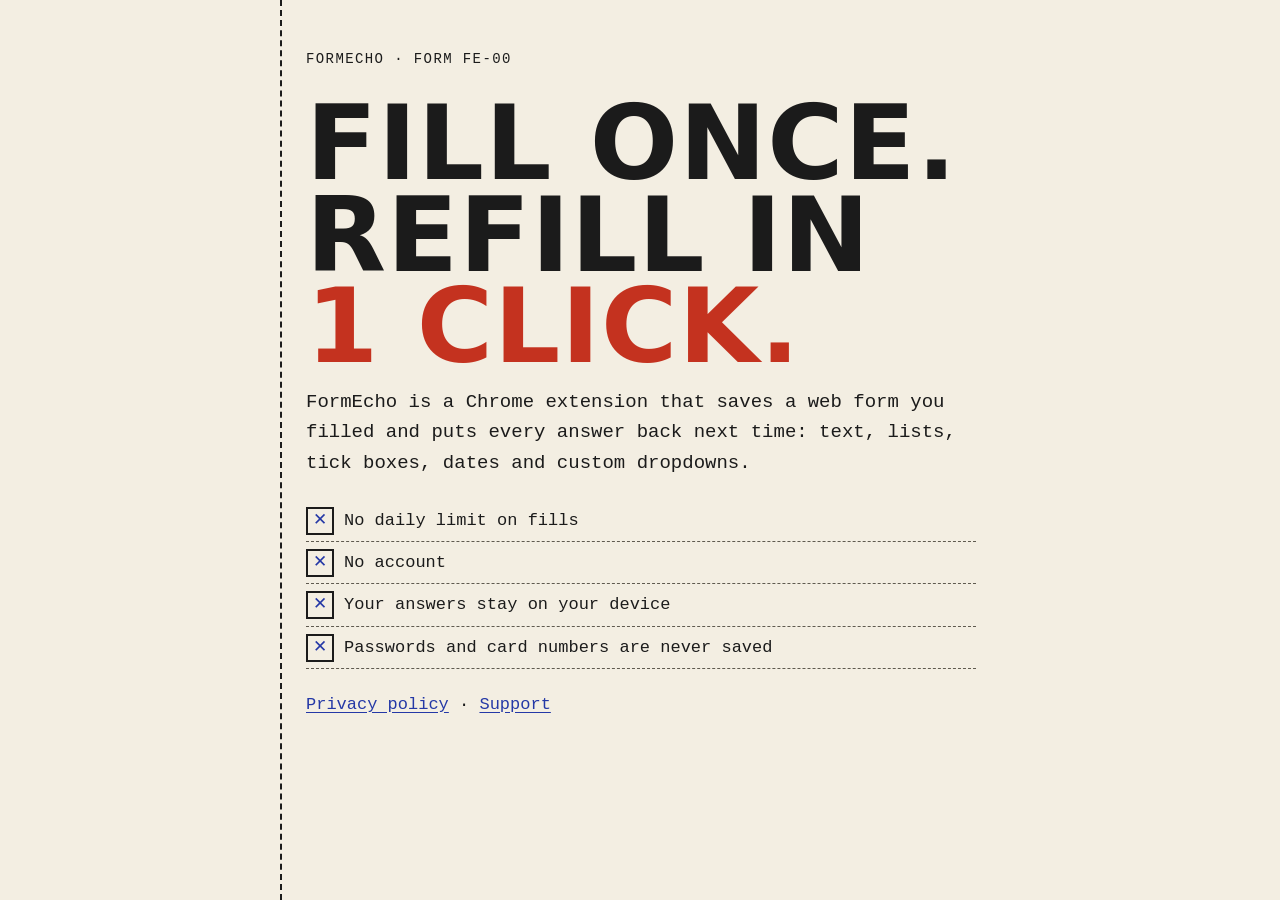
==== index.html @ 76da605d "FormEcho home page and privacy policy" ====
<!doctype html>
<html lang="en">
<head>
<meta charset="utf-8">
<meta name="viewport" content="width=device-width, initial-scale=1">
<title>FormEcho: fill a form once, refill it in one click</title>
<meta name="description" content="A Chrome extension that saves a form you filled and puts every answer back with one click. No daily limit, no account, nothing leaves your device.">
<link rel="stylesheet" href="style.css">
</head>
<body>
<main>
<p class="formno">FORMECHO &middot; FORM FE-00</p>
<h1 class="big">Fill once.<br>Refill in <em>1 click.</em></h1>
<p class="lead">FormEcho is a Chrome extension that saves a web form you filled and puts every answer back next time: text, lists, tick boxes, dates and custom dropdowns.</p>
<ul class="ticks">
<li>No daily limit on fills</li>
<li>No account</li>
<li>Your answers stay on your device</li>
<li>Passwords and card numbers are never saved</li>
</ul>
<p><a href="privacy.html">Privacy policy</a> &middot; <a href="https://github.com/msabbahpcm/formecho/issues">Support</a></p>
</main>
</body>
</html>
---- style.css ----
:root { color-scheme: light dark; --paper: #f3eee2; --ink: #1b1b1b; --muted: #5f5a4f; --blue: #2438a6; --red: #c4321f; }
@media (prefers-color-scheme: dark) { :root { --paper: #1a1917; --ink: #efe9db; --muted: #a8a193; --blue: #93a4ff; --red: #ff8f7d; } }
* { box-sizing: border-box; }
body { margin: 0; background: var(--paper); color: var(--ink); font: 17px/1.6 ui-monospace, "Cascadia Mono", Consolas, "Courier New", monospace; }
main { max-width: 720px; margin: 0 auto; padding: 48px 24px 80px; border-left: 2px dashed var(--ink); min-height: 100vh; }
.formno { margin: 0 0 28px; font-size: 14px; letter-spacing: .1em; }
h1, h2 { font-family: "Bahnschrift", "DIN Alternate", "Roboto Condensed", "Arial Narrow", system-ui, sans-serif; text-transform: uppercase; }
h1 { margin: 0 0 14px; font-size: 54px; line-height: .95; letter-spacing: .01em; }
h1.big { font-size: clamp(54px, 13vw, 104px); line-height: .88; }
h1 em { font-style: normal; color: var(--red); }
h2 { margin: 34px 0 6px; font-size: 20px; letter-spacing: .1em; border-bottom: 1.5px solid var(--ink); padding-bottom: 4px; }
p { margin: 10px 0; }
.lead { font-size: 19px; }
.date { color: var(--muted); font-size: 14px; }
ul { padding-left: 22px; }
ul.ticks { list-style: none; padding: 0; margin: 22px 0; }
ul.ticks li { padding: 7px 0 7px 38px; position: relative; border-bottom: 1px dashed var(--muted); }
ul.ticks li::before { content: "\2715"; position: absolute; left: 0; top: 7px; width: 24px; height: 24px; border: 2px solid var(--ink); color: var(--blue); font: 700 17px/20px system-ui, sans-serif; text-align: center; }
a { color: var(--blue); text-underline-offset: 3px; }
a:focus-visible { outline: 2px solid var(--blue); outline-offset: 2px; }
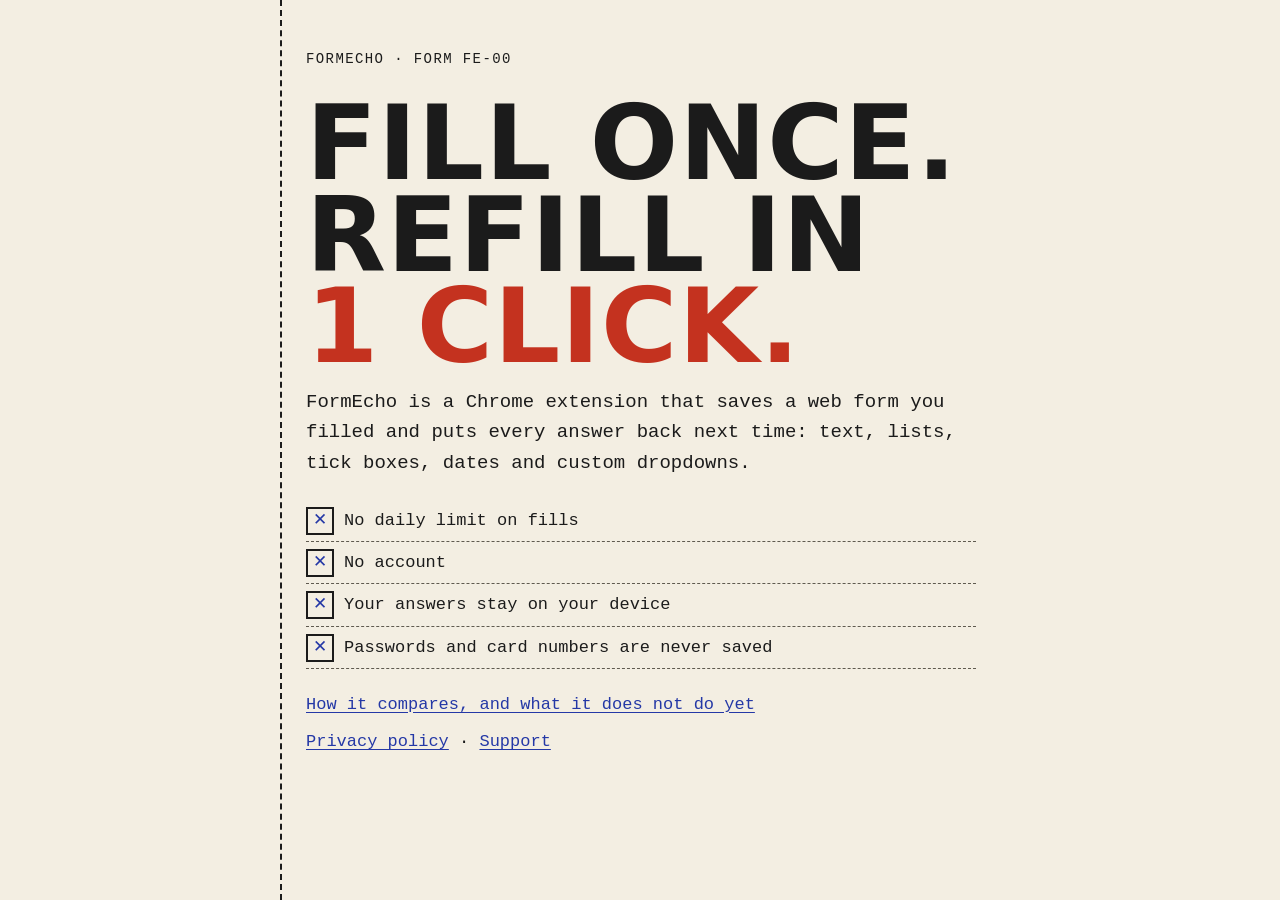
==== commit a2ebe4f9: "Add the comparison page: free autofill with no daily limit" ====
--- a/index.html
+++ b/index.html
@@ -5,6 +5,7 @@
 <meta name="viewport" content="width=device-width, initial-scale=1">
 <title>FormEcho: fill a form once, refill it in one click</title>
 <meta name="description" content="A Chrome extension that saves a form you filled and puts every answer back with one click. No daily limit, no account, nothing leaves your device.">
+<link rel="icon" href="img/icon.png">
 <link rel="stylesheet" href="style.css">
 </head>
 <body>
@@ -18,6 +19,7 @@
 <li>Your answers stay on your device</li>
 <li>Passwords and card numbers are never saved</li>
 </ul>
+<p><a href="free-autofill-no-daily-limit.html">How it compares, and what it does not do yet</a></p>
 <p><a href="privacy.html">Privacy policy</a> &middot; <a href="https://github.com/msabbahpcm/formecho/issues">Support</a></p>
 </main>
 </body>
--- a/style.css
+++ b/style.css
@@ -18,3 +18,21 @@
 ul.ticks li::before { content: "\2715"; position: absolute; left: 0; top: 7px; width: 24px; height: 24px; border: 2px solid var(--ink); color: var(--blue); font: 700 17px/20px system-ui, sans-serif; text-align: center; }
 a { color: var(--blue); text-underline-offset: 3px; }
 a:focus-visible { outline: 2px solid var(--blue); outline-offset: 2px; }
+
+/* Comparison page */
+main.wide { max-width: 900px; }
+.status { border: 1.5px dashed var(--ink); padding: 8px 12px; font-size: 15px; }
+img.shot { display: block; width: 100%; height: auto; margin: 26px 0 8px; border: 2.5px solid var(--ink); box-shadow: 9px 9px 0 var(--ink); }
+.ledger { overflow-x: auto; margin: 16px 0 6px; border: 2.5px solid var(--ink); background: color-mix(in srgb, var(--paper) 55%, #fff); }
+@media (prefers-color-scheme: dark) { .ledger { background: color-mix(in srgb, var(--paper) 80%, #fff); } }
+table { border-collapse: collapse; width: 100%; min-width: 640px; font-size: 15px; }
+th, td { text-align: start; vertical-align: top; padding: 9px 12px; border-bottom: 1px dashed var(--muted); border-inline-start: 1px solid var(--muted); }
+th:first-child, td:first-child { border-inline-start: 0; }
+thead th { border-bottom: 2.5px solid var(--ink); font: 700 15px/1.2 "Bahnschrift", "DIN Alternate", "Roboto Condensed", "Arial Narrow", system-ui, sans-serif; letter-spacing: .08em; text-transform: uppercase; }
+tbody th { font-weight: 600; width: 28%; }
+tbody tr:last-child th, tbody tr:last-child td { border-bottom: 0; }
+td:nth-child(2) { background: color-mix(in srgb, #f3d95a 26%, transparent); }
+td.q { color: var(--muted); font-style: italic; }
+.note, .fine { font-size: 14px; color: var(--muted); }
+ul.ticks.no li::before { content: "\2013"; color: var(--red); }
+.foot { margin-top: 40px; padding-top: 14px; border-top: 1.5px solid var(--ink); }
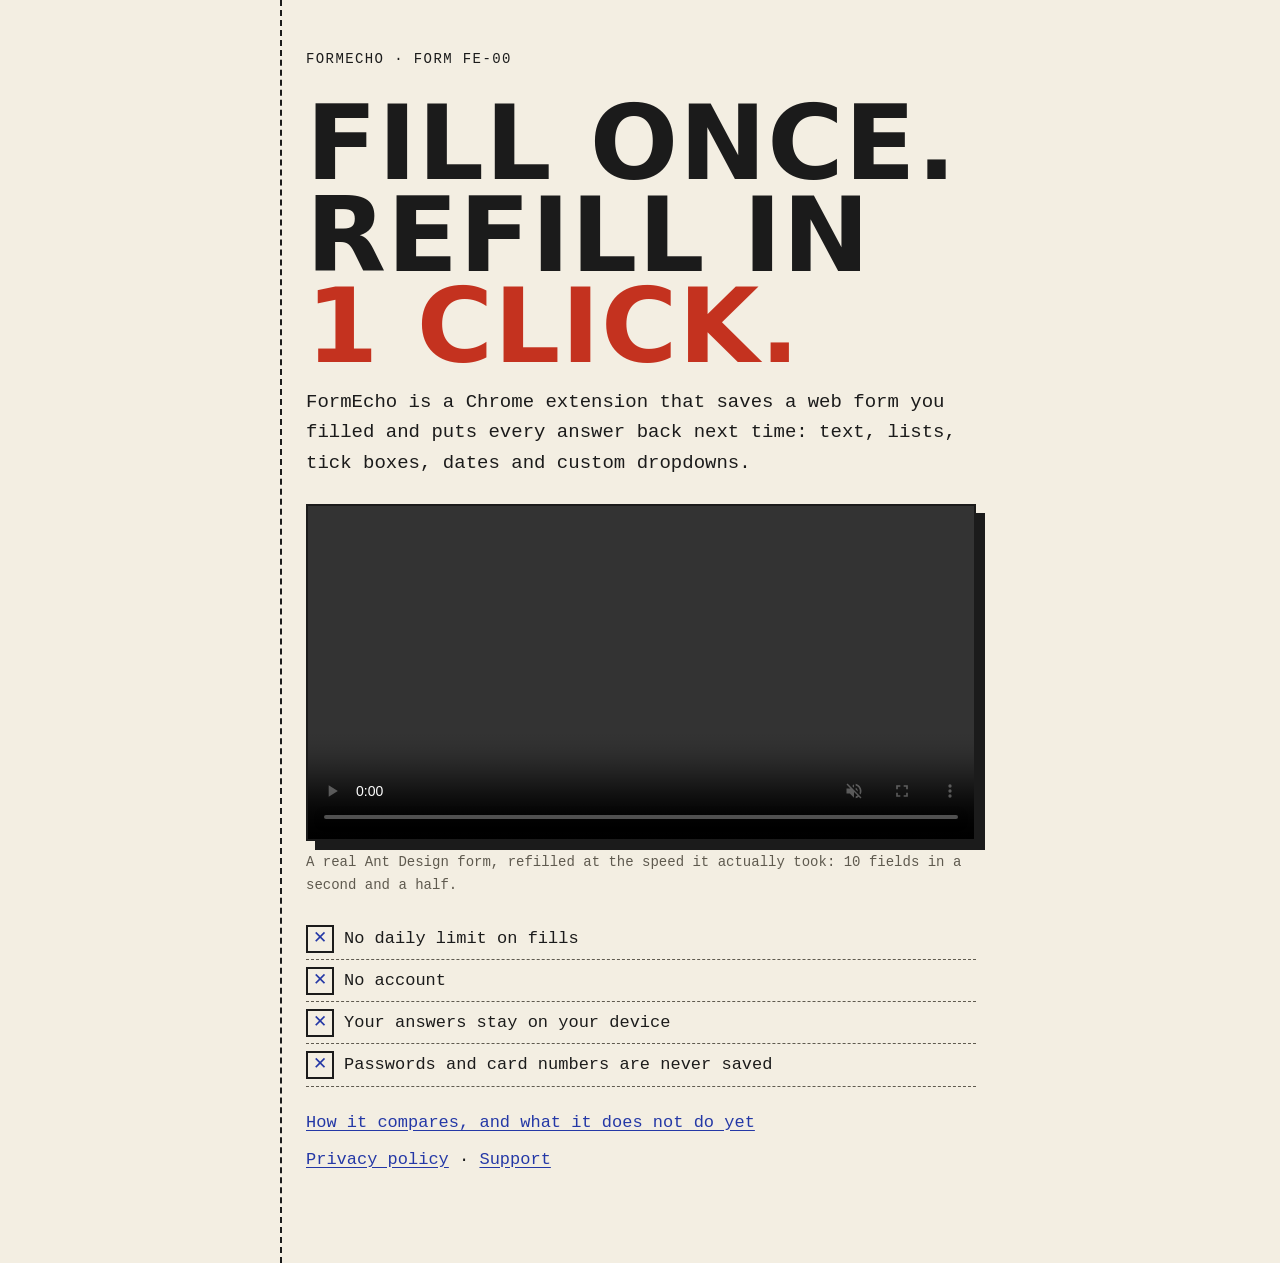
==== commit 6b883457: "Add the 17-second demo film to the home and comparison pages Co-Authored-By: Claude Fable 5.2 <norep" ====
--- a/index.html
+++ b/index.html
@@ -13,6 +13,8 @@
 <p class="formno">FORMECHO &middot; FORM FE-00</p>
 <h1 class="big">Fill once.<br>Refill in <em>1 click.</em></h1>
 <p class="lead">FormEcho is a Chrome extension that saves a web form you filled and puts every answer back next time: text, lists, tick boxes, dates and custom dropdowns.</p>
+<video class="shot" src="img/demo.mp4" width="1080" height="676" autoplay muted loop playsinline controls aria-label="A 17-second film: an order form with four custom dropdowns is filled once and saved with FormEcho, then, empty again, refilled with one click on the Fill button."></video>
+<p class="note">A real Ant Design form, refilled at the speed it actually took: 10 fields in a second and a half.</p>
 <ul class="ticks">
 <li>No daily limit on fills</li>
 <li>No account</li>
--- a/style.css
+++ b/style.css
@@ -22,7 +22,7 @@
 /* Comparison page */
 main.wide { max-width: 900px; }
 .status { border: 1.5px dashed var(--ink); padding: 8px 12px; font-size: 15px; }
-img.shot { display: block; width: 100%; height: auto; margin: 26px 0 8px; border: 2.5px solid var(--ink); box-shadow: 9px 9px 0 var(--ink); }
+img.shot, video.shot { display: block; width: 100%; height: auto; margin: 26px 0 8px; border: 2.5px solid var(--ink); box-shadow: 9px 9px 0 var(--ink); }
 .ledger { overflow-x: auto; margin: 16px 0 6px; border: 2.5px solid var(--ink); background: color-mix(in srgb, var(--paper) 55%, #fff); }
 @media (prefers-color-scheme: dark) { .ledger { background: color-mix(in srgb, var(--paper) 80%, #fff); } }
 table { border-collapse: collapse; width: 100%; min-width: 640px; font-size: 15px; }
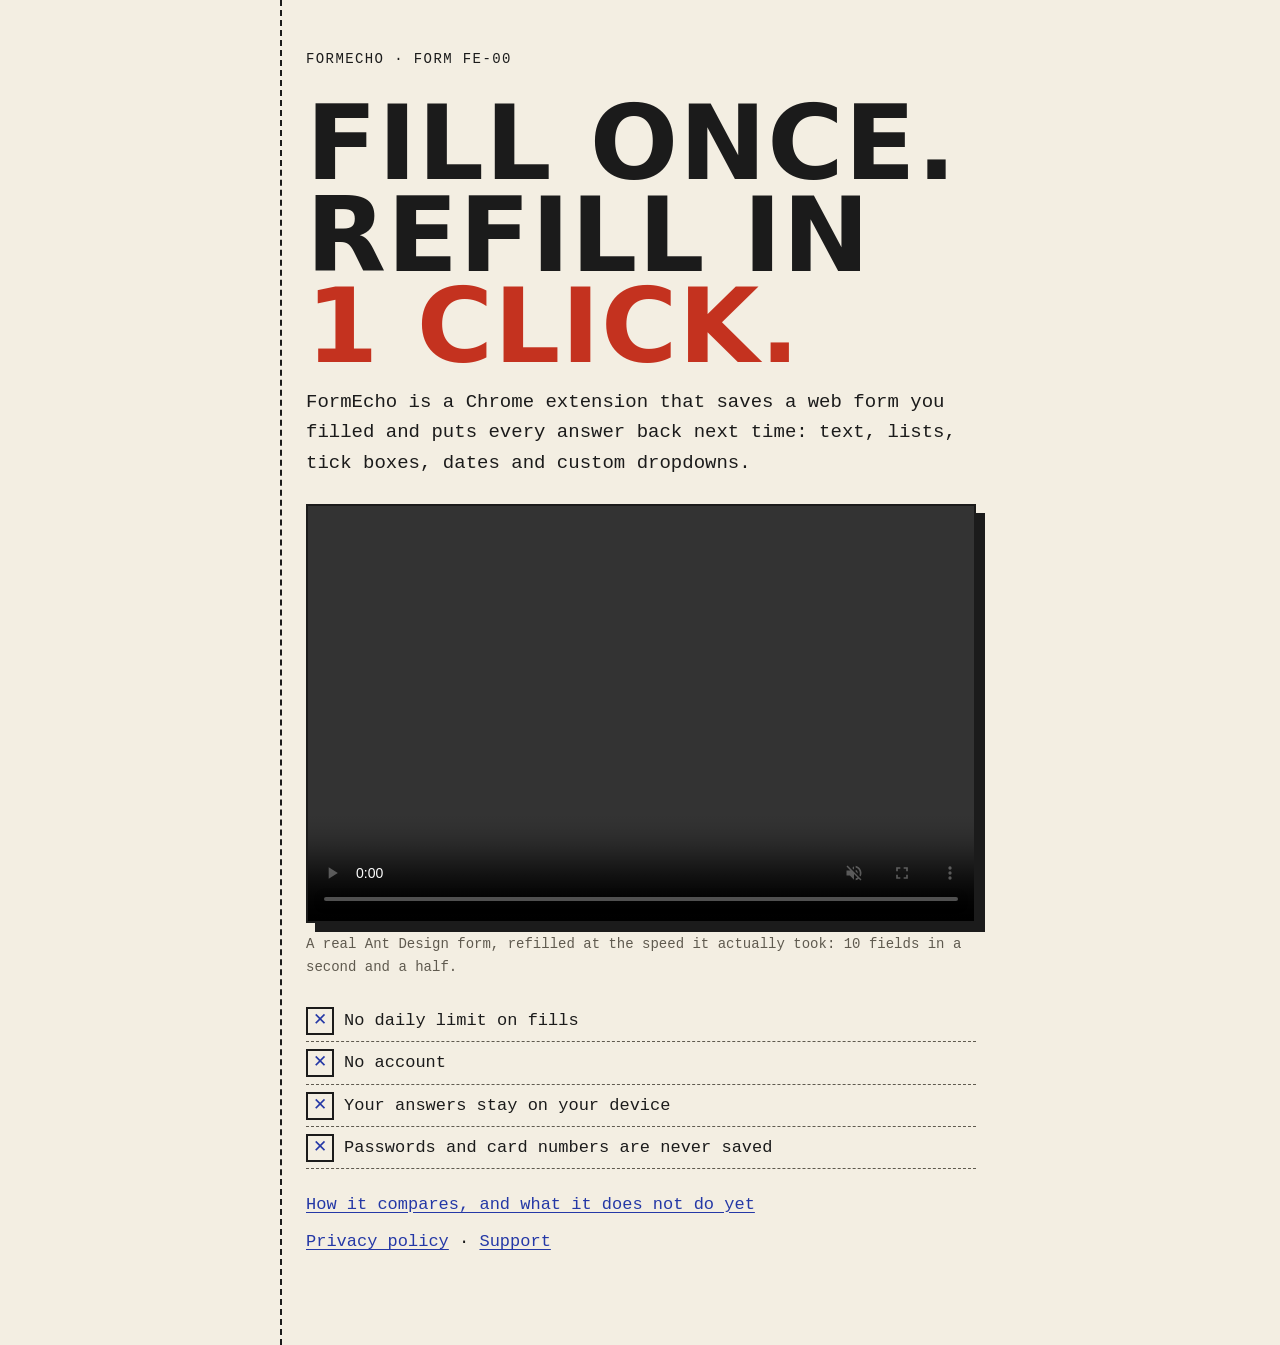
==== commit 6de80f64: "Phones get a tall cut of the demo film with readable text Co-Authored-By: Claude Fable 5.2 <noreply@" ====
--- a/index.html
+++ b/index.html
@@ -13,7 +13,7 @@
 <p class="formno">FORMECHO &middot; FORM FE-00</p>
 <h1 class="big">Fill once.<br>Refill in <em>1 click.</em></h1>
 <p class="lead">FormEcho is a Chrome extension that saves a web form you filled and puts every answer back next time: text, lists, tick boxes, dates and custom dropdowns.</p>
-<video class="shot" src="img/demo.mp4" width="1080" height="676" autoplay muted loop playsinline controls aria-label="A 17-second film: an order form with four custom dropdowns is filled once and saved with FormEcho, then, empty again, refilled with one click on the Fill button."></video>
+<video class="shot film" autoplay muted loop playsinline controls aria-label="A 17-second film: an order form with four custom dropdowns is filled once and saved with FormEcho, then, empty again, refilled with one click on the Fill button."><source src="img/demo-phone.mp4" type="video/mp4" media="(max-width: 640px)"><source src="img/demo.mp4" type="video/mp4"></video>
 <p class="note">A real Ant Design form, refilled at the speed it actually took: 10 fields in a second and a half.</p>
 <ul class="ticks">
 <li>No daily limit on fills</li>
--- a/style.css
+++ b/style.css
@@ -36,3 +36,18 @@
 .note, .fine { font-size: 14px; color: var(--muted); }
 ul.ticks.no li::before { content: "\2013"; color: var(--red); }
 .foot { margin-top: 40px; padding-top: 14px; border-top: 1.5px solid var(--ink); }
+video.film { aspect-ratio: 1080 / 676; }
+@media (max-width: 640px) { video.film { aspect-ratio: 480 / 820; } }
+/* Phones: the comparison table becomes one card per row, so no column is hidden off the edge. */
+@media (max-width: 640px) {
+  table { min-width: 0; }
+  thead { position: absolute; width: 1px; height: 1px; overflow: hidden; clip-path: inset(50%); }
+  tbody tr { display: block; border-bottom: 2.5px solid var(--ink); }
+  tbody tr:last-child { border-bottom: 0; }
+  tbody th, tbody td { display: block; width: auto; border-inline-start: 0; }
+  tbody th { border-bottom: 0; padding-bottom: 4px; font: 700 16px/1.25 "Bahnschrift", "DIN Alternate", "Roboto Condensed", "Arial Narrow", system-ui, sans-serif; letter-spacing: .06em; text-transform: uppercase; }
+  tbody td { display: grid; grid-template-columns: 42% 1fr; gap: 10px; padding: 7px 12px; }
+  tbody td::before { content: attr(data-l); font-style: normal; color: var(--muted); font-size: 13px; }
+  tbody td:nth-child(2)::before { color: var(--ink); font-weight: 700; }
+  tbody tr td:last-child { border-bottom: 0; }
+}
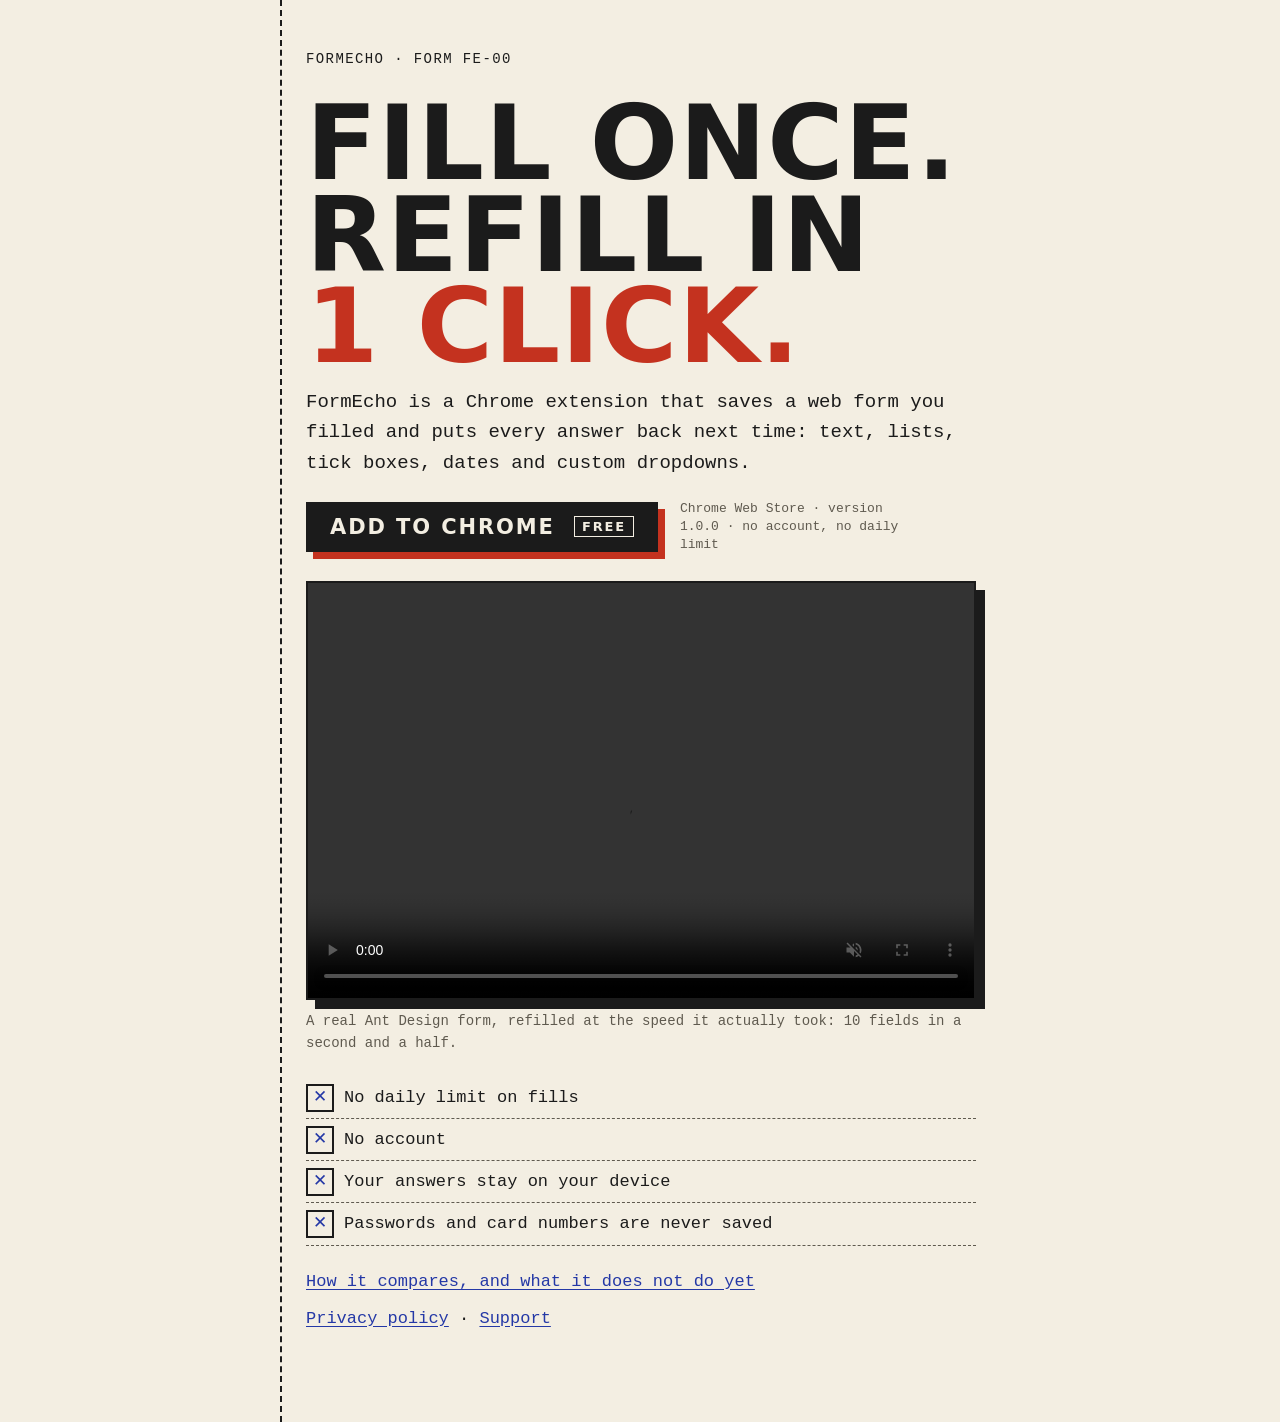
==== commit 035940e0: "Install button: the extension is live in the Chrome Web Store Co-Authored-By: Claude Fable 5.2 <nore" ====
--- a/index.html
+++ b/index.html
@@ -13,6 +13,7 @@
 <p class="formno">FORMECHO &middot; FORM FE-00</p>
 <h1 class="big">Fill once.<br>Refill in <em>1 click.</em></h1>
 <p class="lead">FormEcho is a Chrome extension that saves a web form you filled and puts every answer back next time: text, lists, tick boxes, dates and custom dropdowns.</p>
+<p class="get"><a class="install" href="https://chromewebstore.google.com/detail/pidhnfcafdnchhdcicdheijmmemnohei">Add to Chrome <span>free</span></a><span class="getnote">Chrome Web Store &middot; version 1.0.0 &middot; no account, no daily limit</span></p>
 <video class="shot film" autoplay muted loop playsinline controls aria-label="A 17-second film: an order form with four custom dropdowns is filled once and saved with FormEcho, then, empty again, refilled with one click on the Fill button."><source src="img/demo-phone.mp4" type="video/mp4" media="(max-width: 640px)"><source src="img/demo.mp4" type="video/mp4"></video>
 <p class="note">A real Ant Design form, refilled at the speed it actually took: 10 fields in a second and a half.</p>
 <ul class="ticks">
--- a/style.css
+++ b/style.css
@@ -51,3 +51,11 @@
   tbody td:nth-child(2)::before { color: var(--ink); font-weight: 700; }
   tbody tr td:last-child { border-bottom: 0; }
 }
+
+.get { margin: 22px 0 6px; display: flex; flex-wrap: wrap; align-items: center; gap: 14px 22px; }
+a.install { display: inline-block; padding: 13px 22px 12px; background: var(--ink); color: var(--paper); text-decoration: none; border: 2.5px solid var(--ink); box-shadow: 7px 7px 0 var(--red); font: 700 21px/1 "Bahnschrift", "DIN Alternate", "Roboto Condensed", "Arial Narrow", system-ui, sans-serif; letter-spacing: .09em; text-transform: uppercase; transition: transform .08s, box-shadow .08s; }
+a.install span { margin-inline-start: 10px; padding: 2px 7px; border: 1.5px solid currentColor; font-size: 13px; letter-spacing: .14em; vertical-align: 3px; }
+a.install:hover { transform: translate(3px, 3px); box-shadow: 4px 4px 0 var(--red); }
+a.install:active { transform: translate(7px, 7px); box-shadow: 0 0 0 var(--red); }
+.getnote { font-size: 13px; color: var(--muted); max-width: 30ch; line-height: 1.4; }
+@media (prefers-reduced-motion: reduce) { a.install { transition: none; } }
